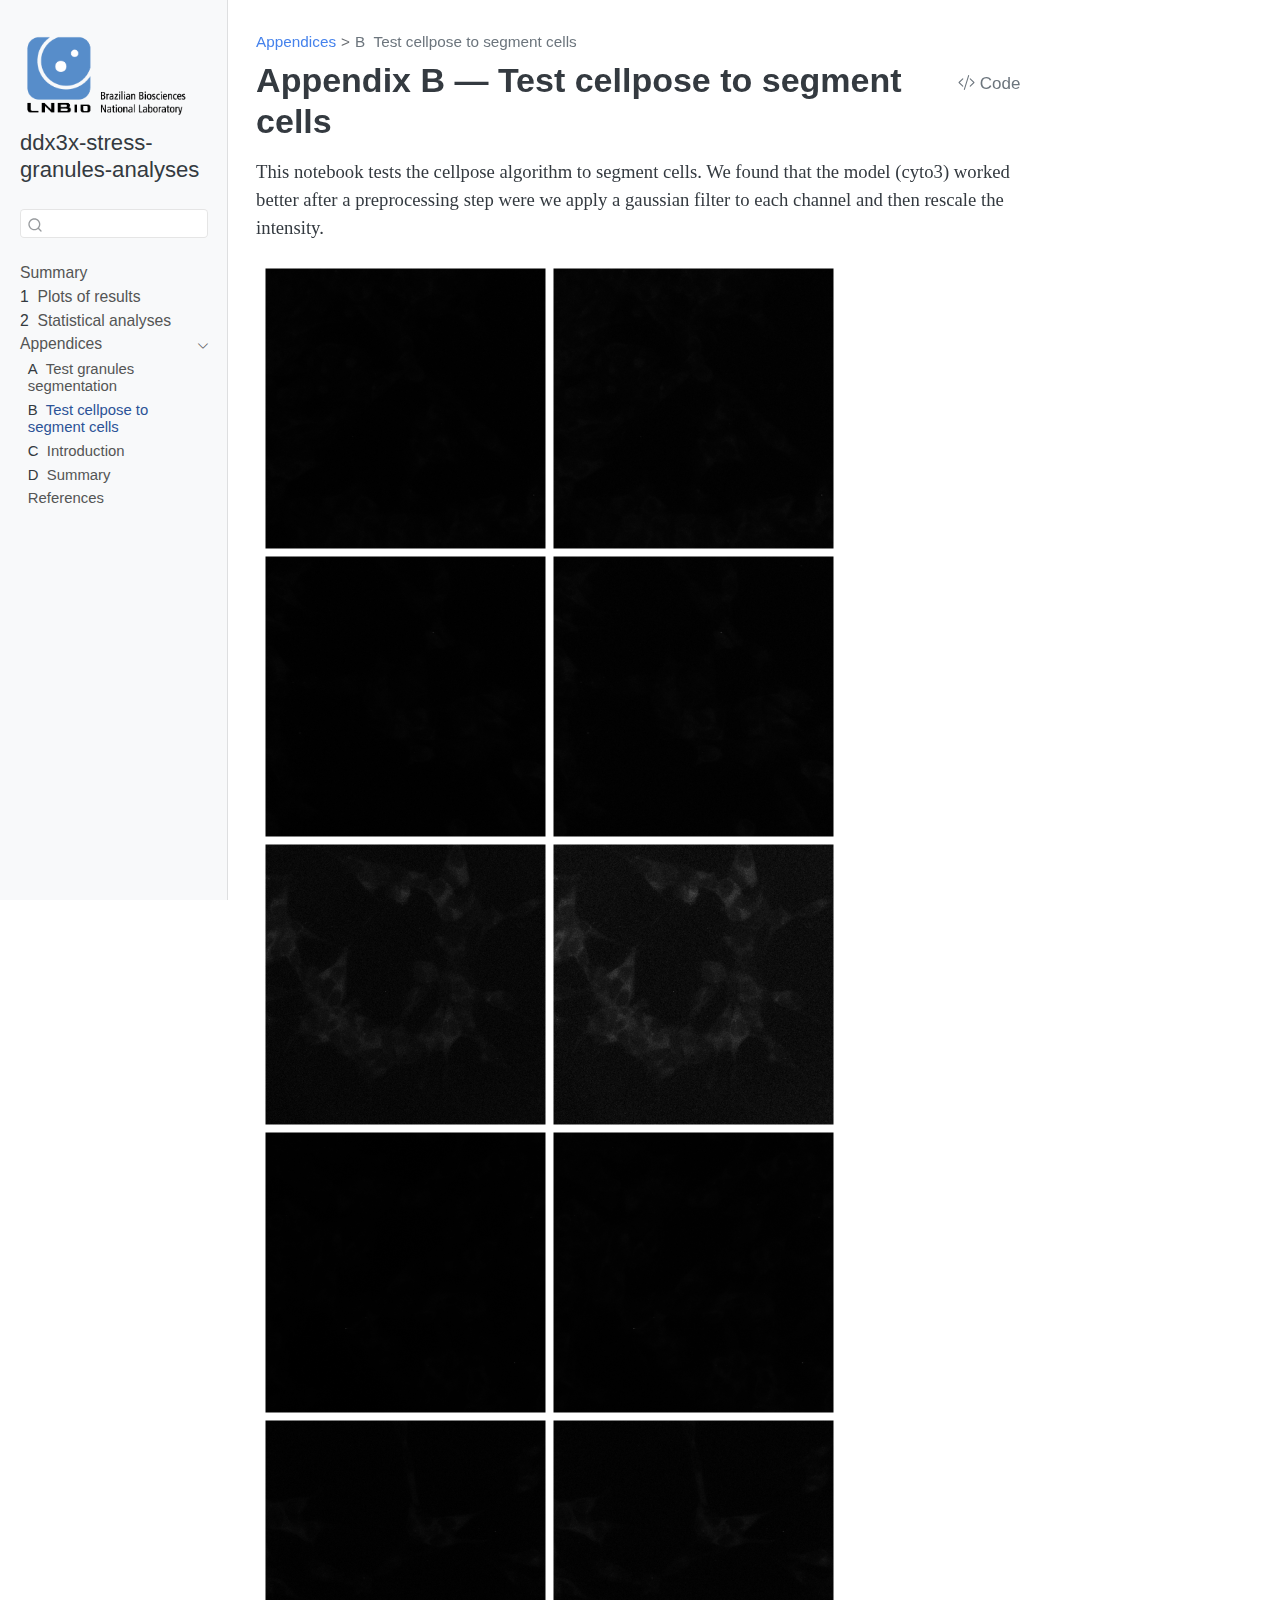
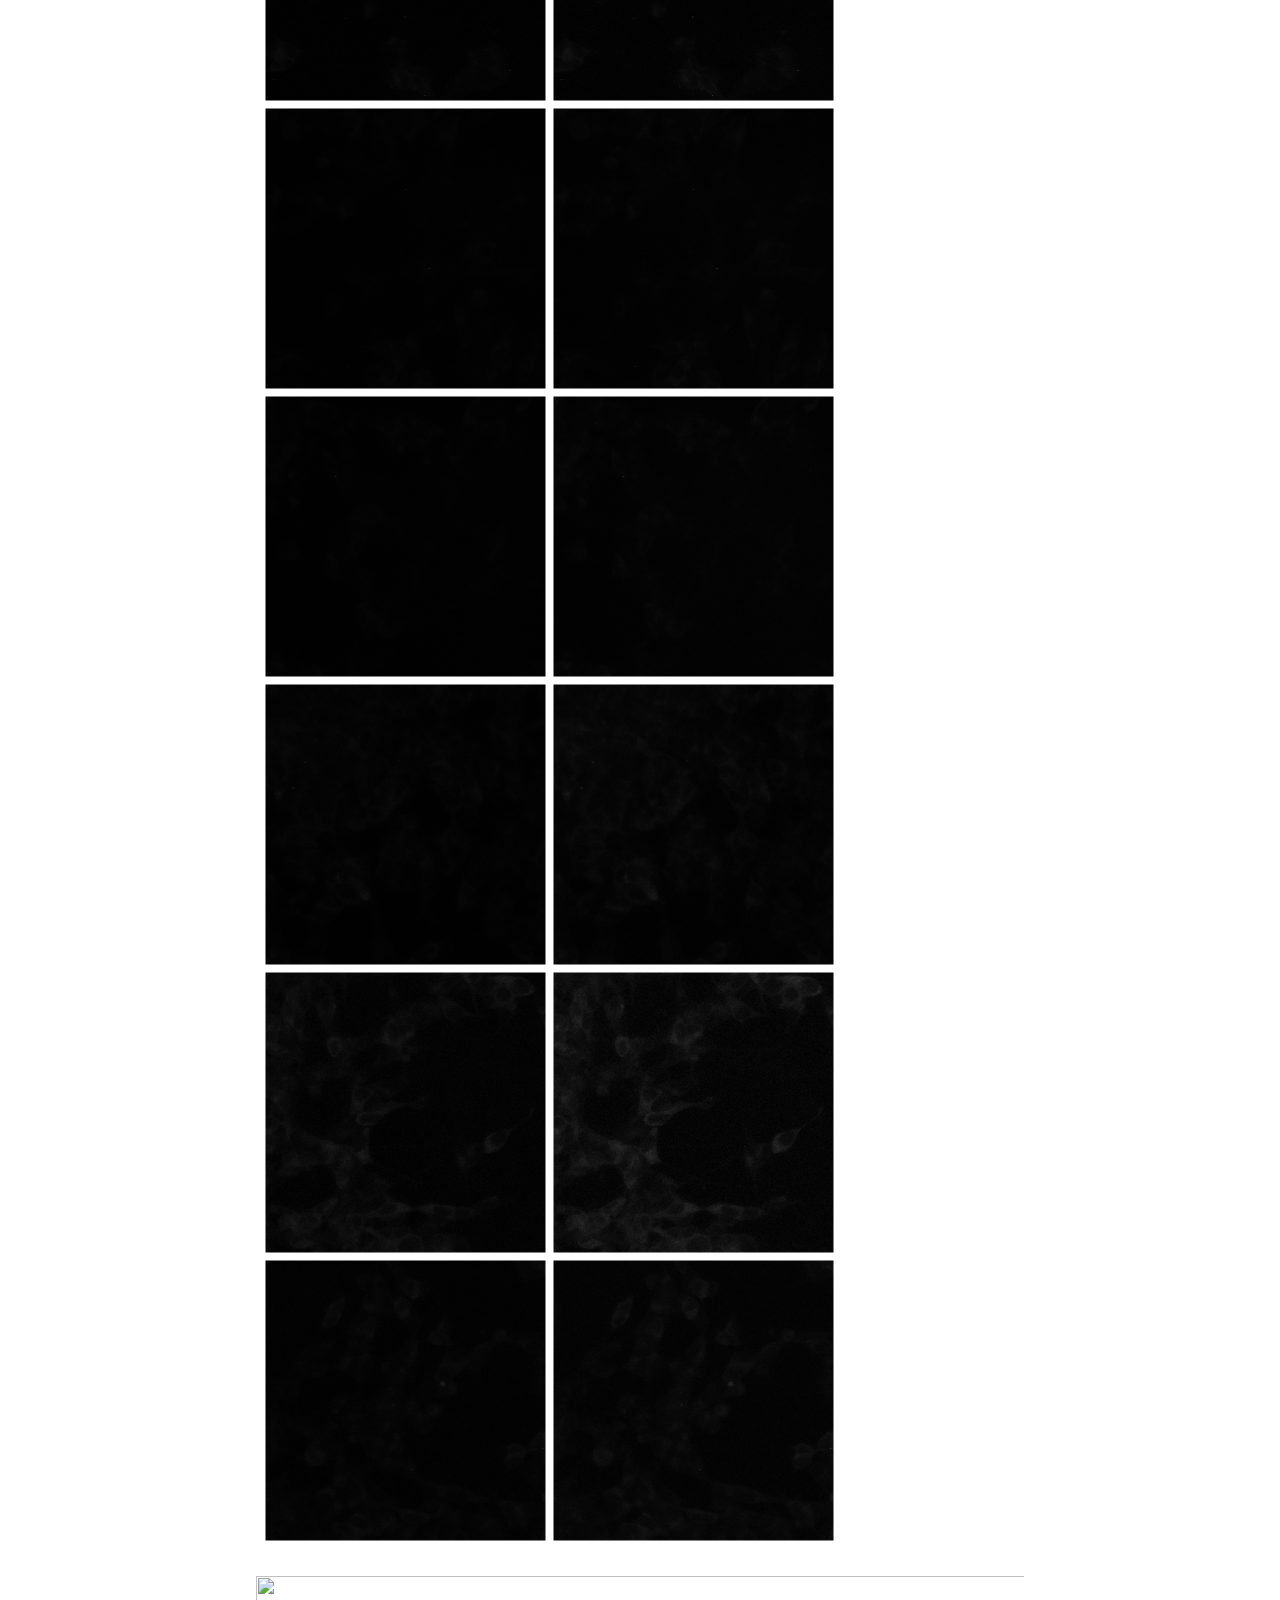
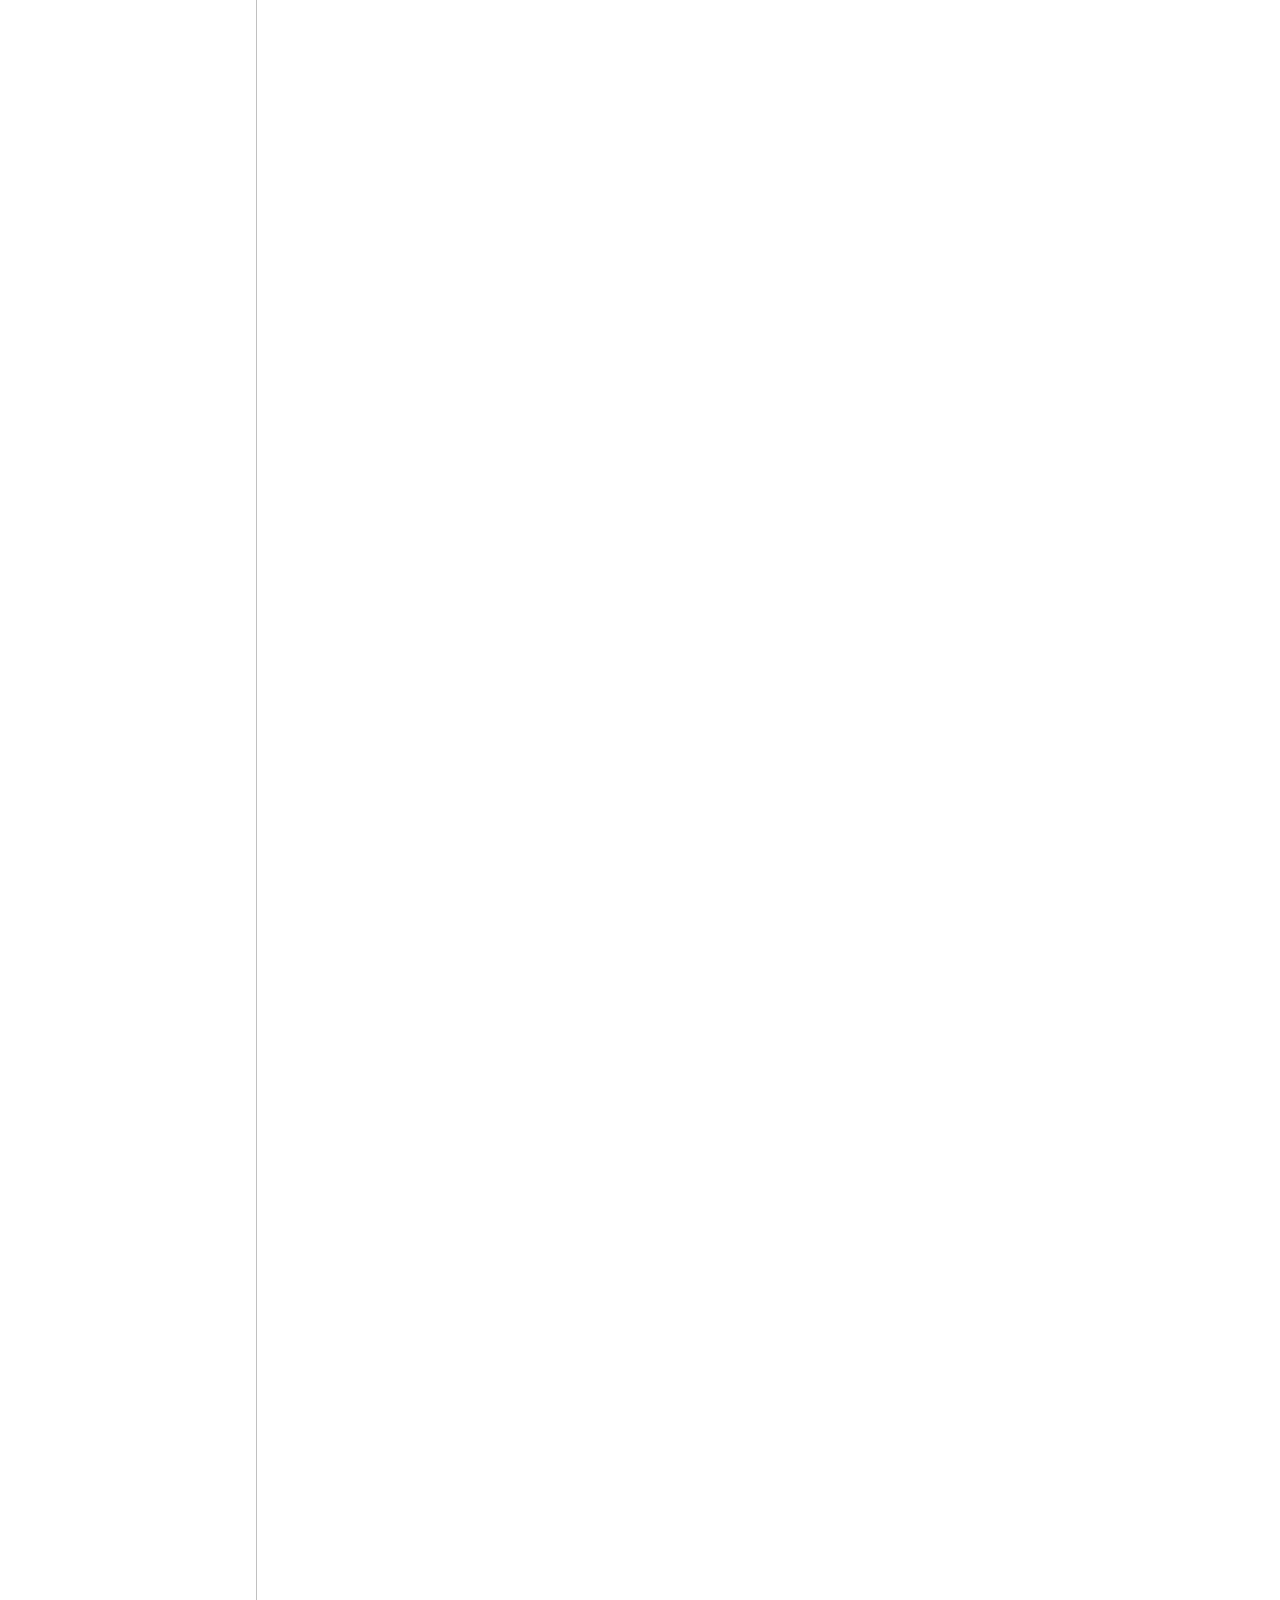
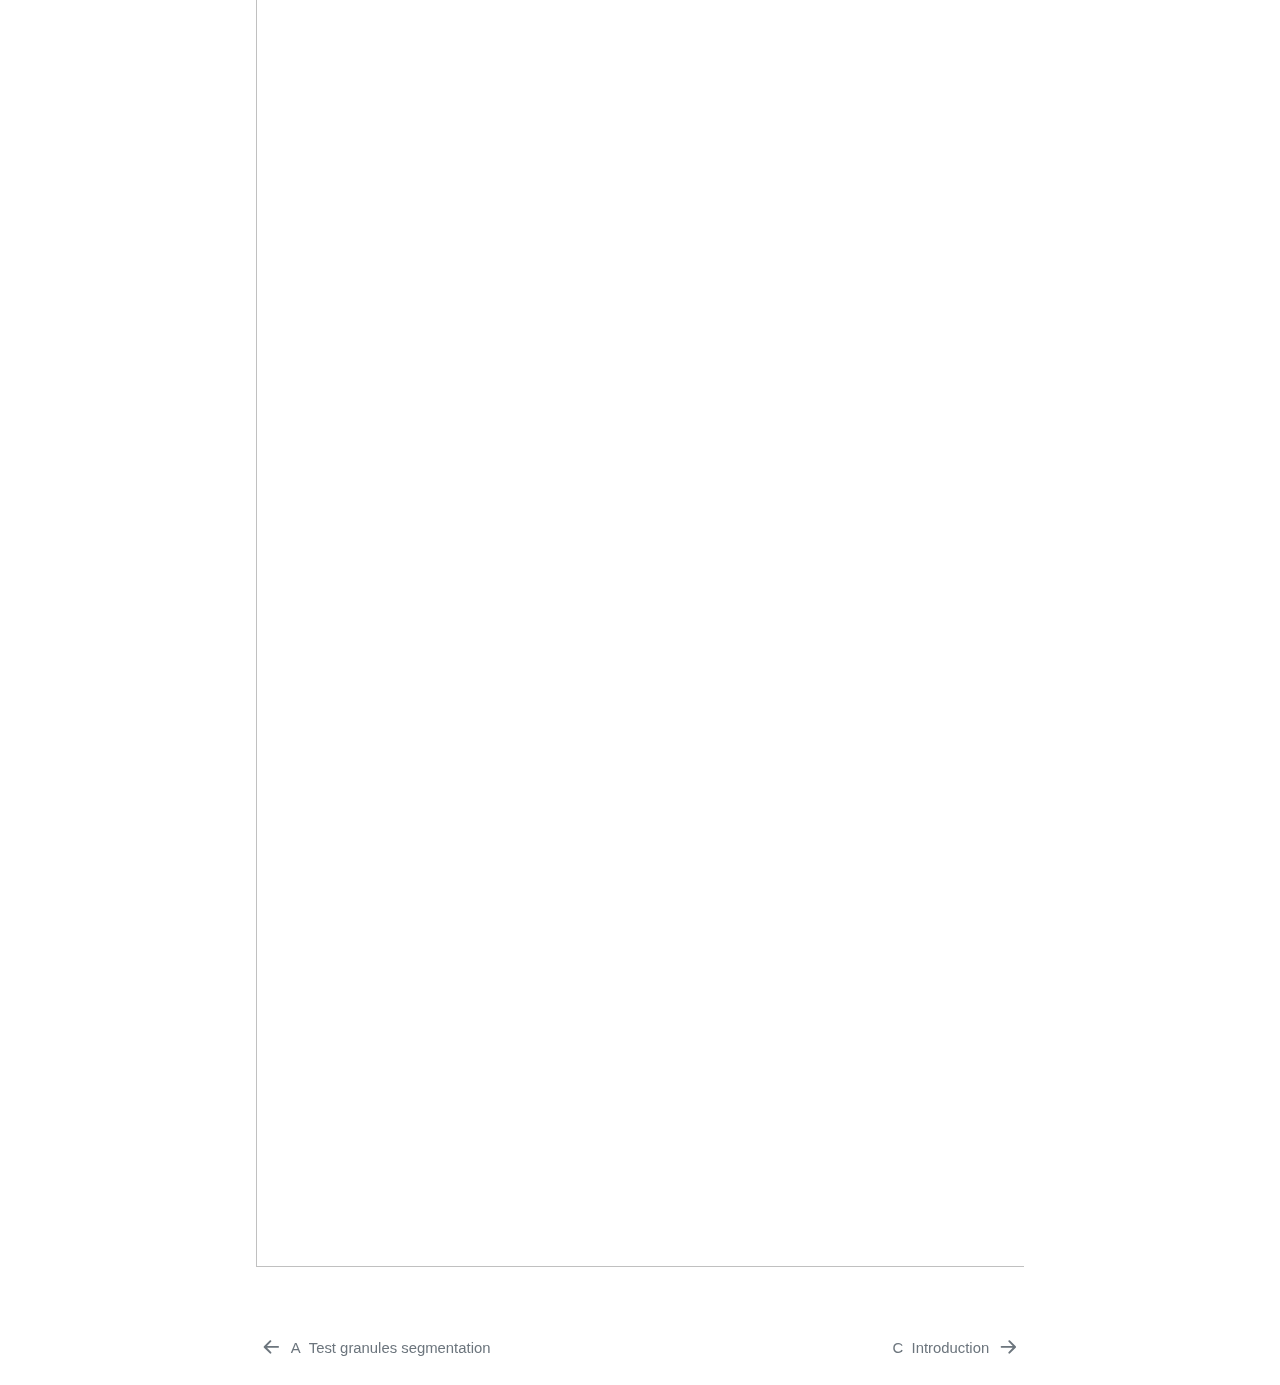
==== cell_seg.html @ c3a85bb6 "Built site for gh-pages" ====
<!DOCTYPE html>
<html xmlns="http://www.w3.org/1999/xhtml" lang="en" xml:lang="en"><head>

<meta charset="utf-8">
<meta name="generator" content="quarto-1.6.30">

<meta name="viewport" content="width=device-width, initial-scale=1.0, user-scalable=yes">


<title>Appendix B — Test cellpose to segment cells – ddx3x-stress-granules-analyses</title>
<style>
code{white-space: pre-wrap;}
span.smallcaps{font-variant: small-caps;}
div.columns{display: flex; gap: min(4vw, 1.5em);}
div.column{flex: auto; overflow-x: auto;}
div.hanging-indent{margin-left: 1.5em; text-indent: -1.5em;}
ul.task-list{list-style: none;}
ul.task-list li input[type="checkbox"] {
  width: 0.8em;
  margin: 0 0.8em 0.2em -1em; /* quarto-specific, see https://github.com/quarto-dev/quarto-cli/issues/4556 */ 
  vertical-align: middle;
}
/* CSS for syntax highlighting */
pre > code.sourceCode { white-space: pre; position: relative; }
pre > code.sourceCode > span { line-height: 1.25; }
pre > code.sourceCode > span:empty { height: 1.2em; }
.sourceCode { overflow: visible; }
code.sourceCode > span { color: inherit; text-decoration: inherit; }
div.sourceCode { margin: 1em 0; }
pre.sourceCode { margin: 0; }
@media screen {
div.sourceCode { overflow: auto; }
}
@media print {
pre > code.sourceCode { white-space: pre-wrap; }
pre > code.sourceCode > span { display: inline-block; text-indent: -5em; padding-left: 5em; }
}
pre.numberSource code
  { counter-reset: source-line 0; }
pre.numberSource code > span
  { position: relative; left: -4em; counter-increment: source-line; }
pre.numberSource code > span > a:first-child::before
  { content: counter(source-line);
    position: relative; left: -1em; text-align: right; vertical-align: baseline;
    border: none; display: inline-block;
    -webkit-touch-callout: none; -webkit-user-select: none;
    -khtml-user-select: none; -moz-user-select: none;
    -ms-user-select: none; user-select: none;
    padding: 0 4px; width: 4em;
  }
pre.numberSource { margin-left: 3em;  padding-left: 4px; }
div.sourceCode
  {   }
@media screen {
pre > code.sourceCode > span > a:first-child::before { text-decoration: underline; }
}
</style>


<script src="site_libs/quarto-nav/quarto-nav.js"></script>
<script src="site_libs/quarto-nav/headroom.min.js"></script>
<script src="site_libs/clipboard/clipboard.min.js"></script>
<script src="site_libs/quarto-search/autocomplete.umd.js"></script>
<script src="site_libs/quarto-search/fuse.min.js"></script>
<script src="site_libs/quarto-search/quarto-search.js"></script>
<meta name="quarto:offset" content="./">
<link href="./intro.html" rel="next">
<link href="./granules_seg.html" rel="prev">
<script src="site_libs/quarto-html/quarto.js"></script>
<script src="site_libs/quarto-html/popper.min.js"></script>
<script src="site_libs/quarto-html/tippy.umd.min.js"></script>
<script src="site_libs/quarto-html/anchor.min.js"></script>
<link href="site_libs/quarto-html/tippy.css" rel="stylesheet">
<link href="site_libs/quarto-html/quarto-syntax-highlighting-3a01e2046221230fdceeea94b1ec5d67.css" rel="stylesheet" id="quarto-text-highlighting-styles">
<script src="site_libs/bootstrap/bootstrap.min.js"></script>
<link href="site_libs/bootstrap/bootstrap-icons.css" rel="stylesheet">
<link href="site_libs/bootstrap/bootstrap-76da48dadad5acc20391dd9e87ab1785.min.css" rel="stylesheet" append-hash="true" id="quarto-bootstrap" data-mode="light">
<script id="quarto-search-options" type="application/json">{
  "location": "sidebar",
  "copy-button": false,
  "collapse-after": 3,
  "panel-placement": "start",
  "type": "textbox",
  "limit": 50,
  "keyboard-shortcut": [
    "f",
    "/",
    "s"
  ],
  "show-item-context": false,
  "language": {
    "search-no-results-text": "No results",
    "search-matching-documents-text": "matching documents",
    "search-copy-link-title": "Copy link to search",
    "search-hide-matches-text": "Hide additional matches",
    "search-more-match-text": "more match in this document",
    "search-more-matches-text": "more matches in this document",
    "search-clear-button-title": "Clear",
    "search-text-placeholder": "",
    "search-detached-cancel-button-title": "Cancel",
    "search-submit-button-title": "Submit",
    "search-label": "Search"
  }
}</script>


</head>

<body class="nav-sidebar docked">

<div id="quarto-search-results"></div>
  <header id="quarto-header" class="headroom fixed-top">
  <nav class="quarto-secondary-nav">
    <div class="container-fluid d-flex">
      <button type="button" class="quarto-btn-toggle btn" data-bs-toggle="collapse" role="button" data-bs-target=".quarto-sidebar-collapse-item" aria-controls="quarto-sidebar" aria-expanded="false" aria-label="Toggle sidebar navigation" onclick="if (window.quartoToggleHeadroom) { window.quartoToggleHeadroom(); }">
        <i class="bi bi-layout-text-sidebar-reverse"></i>
      </button>
        <nav class="quarto-page-breadcrumbs" aria-label="breadcrumb"><ol class="breadcrumb"><li class="breadcrumb-item"><a href="./granules_seg.html">Appendices</a></li><li class="breadcrumb-item"><a href="./cell_seg.html"><span class="chapter-number">B</span>&nbsp; <span class="chapter-title">Test cellpose to segment cells</span></a></li></ol></nav>
        <a class="flex-grow-1" role="navigation" data-bs-toggle="collapse" data-bs-target=".quarto-sidebar-collapse-item" aria-controls="quarto-sidebar" aria-expanded="false" aria-label="Toggle sidebar navigation" onclick="if (window.quartoToggleHeadroom) { window.quartoToggleHeadroom(); }">      
        </a>
      <button type="button" class="btn quarto-search-button" aria-label="Search" onclick="window.quartoOpenSearch();">
        <i class="bi bi-search"></i>
      </button>
    </div>
  </nav>
</header>
<!-- content -->
<div id="quarto-content" class="quarto-container page-columns page-rows-contents page-layout-article">
<!-- sidebar -->
  <nav id="quarto-sidebar" class="sidebar collapse collapse-horizontal quarto-sidebar-collapse-item sidebar-navigation docked overflow-auto">
    <div class="pt-lg-2 mt-2 text-left sidebar-header sidebar-header-stacked">
      <a href="https://lnbio.cnpem.br" class="sidebar-logo-link">
      <img src="./assets/img/LNBio_logo.png" alt="" class="sidebar-logo py-0 d-lg-inline d-none">
      </a>
    <div class="sidebar-title mb-0 py-0">
      <a href="./">ddx3x-stress-granules-analyses</a> 
    </div>
      </div>
        <div class="mt-2 flex-shrink-0 align-items-center">
        <div class="sidebar-search">
        <div id="quarto-search" class="" title="Search"></div>
        </div>
        </div>
    <div class="sidebar-menu-container"> 
    <ul class="list-unstyled mt-1">
        <li class="sidebar-item">
  <div class="sidebar-item-container"> 
  <a href="./index.html" class="sidebar-item-text sidebar-link">
 <span class="menu-text">Summary</span></a>
  </div>
</li>
        <li class="sidebar-item">
  <div class="sidebar-item-container"> 
  <a href="./ddx3x_plot_results.html" class="sidebar-item-text sidebar-link">
 <span class="menu-text"><span class="chapter-number">1</span>&nbsp; <span class="chapter-title">Plots of results</span></span></a>
  </div>
</li>
        <li class="sidebar-item">
  <div class="sidebar-item-container"> 
  <a href="./ddx3x_stat_analysis.html" class="sidebar-item-text sidebar-link">
 <span class="menu-text"><span class="chapter-number">2</span>&nbsp; <span class="chapter-title">Statistical analyses</span></span></a>
  </div>
</li>
        <li class="sidebar-item sidebar-item-section">
      <div class="sidebar-item-container"> 
            <a class="sidebar-item-text sidebar-link text-start" data-bs-toggle="collapse" data-bs-target="#quarto-sidebar-section-1" role="navigation" aria-expanded="true">
 <span class="menu-text">Appendices</span></a>
          <a class="sidebar-item-toggle text-start" data-bs-toggle="collapse" data-bs-target="#quarto-sidebar-section-1" role="navigation" aria-expanded="true" aria-label="Toggle section">
            <i class="bi bi-chevron-right ms-2"></i>
          </a> 
      </div>
      <ul id="quarto-sidebar-section-1" class="collapse list-unstyled sidebar-section depth1 show">  
          <li class="sidebar-item">
  <div class="sidebar-item-container"> 
  <a href="./granules_seg.html" class="sidebar-item-text sidebar-link">
 <span class="menu-text"><span class="chapter-number">A</span>&nbsp; <span class="chapter-title">Test granules segmentation</span></span></a>
  </div>
</li>
          <li class="sidebar-item">
  <div class="sidebar-item-container"> 
  <a href="./cell_seg.html" class="sidebar-item-text sidebar-link active">
 <span class="menu-text"><span class="chapter-number">B</span>&nbsp; <span class="chapter-title">Test cellpose to segment cells</span></span></a>
  </div>
</li>
          <li class="sidebar-item">
  <div class="sidebar-item-container"> 
  <a href="./intro.html" class="sidebar-item-text sidebar-link">
 <span class="menu-text"><span class="chapter-number">C</span>&nbsp; <span class="chapter-title">Introduction</span></span></a>
  </div>
</li>
          <li class="sidebar-item">
  <div class="sidebar-item-container"> 
  <a href="./summary.html" class="sidebar-item-text sidebar-link">
 <span class="menu-text"><span class="chapter-number">D</span>&nbsp; <span class="chapter-title">Summary</span></span></a>
  </div>
</li>
          <li class="sidebar-item">
  <div class="sidebar-item-container"> 
  <a href="./references.html" class="sidebar-item-text sidebar-link">
 <span class="menu-text">References</span></a>
  </div>
</li>
      </ul>
  </li>
    </ul>
    </div>
</nav>
<div id="quarto-sidebar-glass" class="quarto-sidebar-collapse-item" data-bs-toggle="collapse" data-bs-target=".quarto-sidebar-collapse-item"></div>
<!-- margin-sidebar -->
    <div id="quarto-margin-sidebar" class="sidebar margin-sidebar zindex-bottom">
        
    </div>
<!-- main -->
<main class="content" id="quarto-document-content">

<header id="title-block-header" class="quarto-title-block default"><nav class="quarto-page-breadcrumbs quarto-title-breadcrumbs d-none d-lg-block" aria-label="breadcrumb"><ol class="breadcrumb"><li class="breadcrumb-item"><a href="./granules_seg.html">Appendices</a></li><li class="breadcrumb-item"><a href="./cell_seg.html"><span class="chapter-number">B</span>&nbsp; <span class="chapter-title">Test cellpose to segment cells</span></a></li></ol></nav>
<div class="quarto-title">
<div class="quarto-title-block"><div><h1 class="title">Appendix B — Test cellpose to segment cells</h1><button type="button" class="btn code-tools-button" id="quarto-code-tools-source"><i class="bi"></i> Code</button></div></div>
</div>



<div class="quarto-title-meta">

    
  
    
  </div>
  


</header>


<p>This notebook tests the cellpose algorithm to segment cells. We found that the model (cyto3) worked better after a preprocessing step were we apply a gaussian filter to each channel and then rescale the intensity.</p>
<div id="ef5fef69" class="cell" data-execution_count="4">
<div class="cell-output cell-output-display">
<div>
<figure class="figure">
<p><img src="cell_seg_files/figure-html/cell-5-output-1.png" width="587" height="2891" class="figure-img"></p>
</figure>
</div>
</div>
</div>
<div id="37b69aeb" class="cell" data-execution_count="6">
<div class="cell-output cell-output-display">
<div>
<figure class="figure">
<p><img src="cell_seg_files/figure-html/cell-7-output-1.png" width="875" height="2891" class="figure-img"></p>
</figure>
</div>
</div>
</div>


<!-- -->


</main> <!-- /main -->
<script id="quarto-html-after-body" type="application/javascript">
window.document.addEventListener("DOMContentLoaded", function (event) {
  const toggleBodyColorMode = (bsSheetEl) => {
    const mode = bsSheetEl.getAttribute("data-mode");
    const bodyEl = window.document.querySelector("body");
    if (mode === "dark") {
      bodyEl.classList.add("quarto-dark");
      bodyEl.classList.remove("quarto-light");
    } else {
      bodyEl.classList.add("quarto-light");
      bodyEl.classList.remove("quarto-dark");
    }
  }
  const toggleBodyColorPrimary = () => {
    const bsSheetEl = window.document.querySelector("link#quarto-bootstrap");
    if (bsSheetEl) {
      toggleBodyColorMode(bsSheetEl);
    }
  }
  toggleBodyColorPrimary();  
  const icon = "";
  const anchorJS = new window.AnchorJS();
  anchorJS.options = {
    placement: 'right',
    icon: icon
  };
  anchorJS.add('.anchored');
  const isCodeAnnotation = (el) => {
    for (const clz of el.classList) {
      if (clz.startsWith('code-annotation-')) {                     
        return true;
      }
    }
    return false;
  }
  const onCopySuccess = function(e) {
    // button target
    const button = e.trigger;
    // don't keep focus
    button.blur();
    // flash "checked"
    button.classList.add('code-copy-button-checked');
    var currentTitle = button.getAttribute("title");
    button.setAttribute("title", "Copied!");
    let tooltip;
    if (window.bootstrap) {
      button.setAttribute("data-bs-toggle", "tooltip");
      button.setAttribute("data-bs-placement", "left");
      button.setAttribute("data-bs-title", "Copied!");
      tooltip = new bootstrap.Tooltip(button, 
        { trigger: "manual", 
          customClass: "code-copy-button-tooltip",
          offset: [0, -8]});
      tooltip.show();    
    }
    setTimeout(function() {
      if (tooltip) {
        tooltip.hide();
        button.removeAttribute("data-bs-title");
        button.removeAttribute("data-bs-toggle");
        button.removeAttribute("data-bs-placement");
      }
      button.setAttribute("title", currentTitle);
      button.classList.remove('code-copy-button-checked');
    }, 1000);
    // clear code selection
    e.clearSelection();
  }
  const getTextToCopy = function(trigger) {
      const codeEl = trigger.previousElementSibling.cloneNode(true);
      for (const childEl of codeEl.children) {
        if (isCodeAnnotation(childEl)) {
          childEl.remove();
        }
      }
      return codeEl.innerText;
  }
  const clipboard = new window.ClipboardJS('.code-copy-button:not([data-in-quarto-modal])', {
    text: getTextToCopy
  });
  clipboard.on('success', onCopySuccess);
  if (window.document.getElementById('quarto-embedded-source-code-modal')) {
    // For code content inside modals, clipBoardJS needs to be initialized with a container option
    // TODO: Check when it could be a function (https://github.com/zenorocha/clipboard.js/issues/860)
    const clipboardModal = new window.ClipboardJS('.code-copy-button[data-in-quarto-modal]', {
      text: getTextToCopy,
      container: window.document.getElementById('quarto-embedded-source-code-modal')
    });
    clipboardModal.on('success', onCopySuccess);
  }
  const viewSource = window.document.getElementById('quarto-view-source') ||
                     window.document.getElementById('quarto-code-tools-source');
  if (viewSource) {
    const sourceUrl = viewSource.getAttribute("data-quarto-source-url");
    viewSource.addEventListener("click", function(e) {
      if (sourceUrl) {
        // rstudio viewer pane
        if (/\bcapabilities=\b/.test(window.location)) {
          window.open(sourceUrl);
        } else {
          window.location.href = sourceUrl;
        }
      } else {
        const modal = new bootstrap.Modal(document.getElementById('quarto-embedded-source-code-modal'));
        modal.show();
      }
      return false;
    });
  }
  function toggleCodeHandler(show) {
    return function(e) {
      const detailsSrc = window.document.querySelectorAll(".cell > details > .sourceCode");
      for (let i=0; i<detailsSrc.length; i++) {
        const details = detailsSrc[i].parentElement;
        if (show) {
          details.open = true;
        } else {
          details.removeAttribute("open");
        }
      }
      const cellCodeDivs = window.document.querySelectorAll(".cell > .sourceCode");
      const fromCls = show ? "hidden" : "unhidden";
      const toCls = show ? "unhidden" : "hidden";
      for (let i=0; i<cellCodeDivs.length; i++) {
        const codeDiv = cellCodeDivs[i];
        if (codeDiv.classList.contains(fromCls)) {
          codeDiv.classList.remove(fromCls);
          codeDiv.classList.add(toCls);
        } 
      }
      return false;
    }
  }
  const hideAllCode = window.document.getElementById("quarto-hide-all-code");
  if (hideAllCode) {
    hideAllCode.addEventListener("click", toggleCodeHandler(false));
  }
  const showAllCode = window.document.getElementById("quarto-show-all-code");
  if (showAllCode) {
    showAllCode.addEventListener("click", toggleCodeHandler(true));
  }
    var localhostRegex = new RegExp(/^(?:http|https):\/\/localhost\:?[0-9]*\//);
    var mailtoRegex = new RegExp(/^mailto:/);
      var filterRegex = new RegExp('/' + window.location.host + '/');
    var isInternal = (href) => {
        return filterRegex.test(href) || localhostRegex.test(href) || mailtoRegex.test(href);
    }
    // Inspect non-navigation links and adorn them if external
 	var links = window.document.querySelectorAll('a[href]:not(.nav-link):not(.navbar-brand):not(.toc-action):not(.sidebar-link):not(.sidebar-item-toggle):not(.pagination-link):not(.no-external):not([aria-hidden]):not(.dropdown-item):not(.quarto-navigation-tool):not(.about-link)');
    for (var i=0; i<links.length; i++) {
      const link = links[i];
      if (!isInternal(link.href)) {
        // undo the damage that might have been done by quarto-nav.js in the case of
        // links that we want to consider external
        if (link.dataset.originalHref !== undefined) {
          link.href = link.dataset.originalHref;
        }
      }
    }
  function tippyHover(el, contentFn, onTriggerFn, onUntriggerFn) {
    const config = {
      allowHTML: true,
      maxWidth: 500,
      delay: 100,
      arrow: false,
      appendTo: function(el) {
          return el.parentElement;
      },
      interactive: true,
      interactiveBorder: 10,
      theme: 'quarto',
      placement: 'bottom-start',
    };
    if (contentFn) {
      config.content = contentFn;
    }
    if (onTriggerFn) {
      config.onTrigger = onTriggerFn;
    }
    if (onUntriggerFn) {
      config.onUntrigger = onUntriggerFn;
    }
    window.tippy(el, config); 
  }
  const noterefs = window.document.querySelectorAll('a[role="doc-noteref"]');
  for (var i=0; i<noterefs.length; i++) {
    const ref = noterefs[i];
    tippyHover(ref, function() {
      // use id or data attribute instead here
      let href = ref.getAttribute('data-footnote-href') || ref.getAttribute('href');
      try { href = new URL(href).hash; } catch {}
      const id = href.replace(/^#\/?/, "");
      const note = window.document.getElementById(id);
      if (note) {
        return note.innerHTML;
      } else {
        return "";
      }
    });
  }
  const xrefs = window.document.querySelectorAll('a.quarto-xref');
  const processXRef = (id, note) => {
    // Strip column container classes
    const stripColumnClz = (el) => {
      el.classList.remove("page-full", "page-columns");
      if (el.children) {
        for (const child of el.children) {
          stripColumnClz(child);
        }
      }
    }
    stripColumnClz(note)
    if (id === null || id.startsWith('sec-')) {
      // Special case sections, only their first couple elements
      const container = document.createElement("div");
      if (note.children && note.children.length > 2) {
        container.appendChild(note.children[0].cloneNode(true));
        for (let i = 1; i < note.children.length; i++) {
          const child = note.children[i];
          if (child.tagName === "P" && child.innerText === "") {
            continue;
          } else {
            container.appendChild(child.cloneNode(true));
            break;
          }
        }
        if (window.Quarto?.typesetMath) {
          window.Quarto.typesetMath(container);
        }
        return container.innerHTML
      } else {
        if (window.Quarto?.typesetMath) {
          window.Quarto.typesetMath(note);
        }
        return note.innerHTML;
      }
    } else {
      // Remove any anchor links if they are present
      const anchorLink = note.querySelector('a.anchorjs-link');
      if (anchorLink) {
        anchorLink.remove();
      }
      if (window.Quarto?.typesetMath) {
        window.Quarto.typesetMath(note);
      }
      // TODO in 1.5, we should make sure this works without a callout special case
      if (note.classList.contains("callout")) {
        return note.outerHTML;
      } else {
        return note.innerHTML;
      }
    }
  }
  for (var i=0; i<xrefs.length; i++) {
    const xref = xrefs[i];
    tippyHover(xref, undefined, function(instance) {
      instance.disable();
      let url = xref.getAttribute('href');
      let hash = undefined; 
      if (url.startsWith('#')) {
        hash = url;
      } else {
        try { hash = new URL(url).hash; } catch {}
      }
      if (hash) {
        const id = hash.replace(/^#\/?/, "");
        const note = window.document.getElementById(id);
        if (note !== null) {
          try {
            const html = processXRef(id, note.cloneNode(true));
            instance.setContent(html);
          } finally {
            instance.enable();
            instance.show();
          }
        } else {
          // See if we can fetch this
          fetch(url.split('#')[0])
          .then(res => res.text())
          .then(html => {
            const parser = new DOMParser();
            const htmlDoc = parser.parseFromString(html, "text/html");
            const note = htmlDoc.getElementById(id);
            if (note !== null) {
              const html = processXRef(id, note);
              instance.setContent(html);
            } 
          }).finally(() => {
            instance.enable();
            instance.show();
          });
        }
      } else {
        // See if we can fetch a full url (with no hash to target)
        // This is a special case and we should probably do some content thinning / targeting
        fetch(url)
        .then(res => res.text())
        .then(html => {
          const parser = new DOMParser();
          const htmlDoc = parser.parseFromString(html, "text/html");
          const note = htmlDoc.querySelector('main.content');
          if (note !== null) {
            // This should only happen for chapter cross references
            // (since there is no id in the URL)
            // remove the first header
            if (note.children.length > 0 && note.children[0].tagName === "HEADER") {
              note.children[0].remove();
            }
            const html = processXRef(null, note);
            instance.setContent(html);
          } 
        }).finally(() => {
          instance.enable();
          instance.show();
        });
      }
    }, function(instance) {
    });
  }
      let selectedAnnoteEl;
      const selectorForAnnotation = ( cell, annotation) => {
        let cellAttr = 'data-code-cell="' + cell + '"';
        let lineAttr = 'data-code-annotation="' +  annotation + '"';
        const selector = 'span[' + cellAttr + '][' + lineAttr + ']';
        return selector;
      }
      const selectCodeLines = (annoteEl) => {
        const doc = window.document;
        const targetCell = annoteEl.getAttribute("data-target-cell");
        const targetAnnotation = annoteEl.getAttribute("data-target-annotation");
        const annoteSpan = window.document.querySelector(selectorForAnnotation(targetCell, targetAnnotation));
        const lines = annoteSpan.getAttribute("data-code-lines").split(",");
        const lineIds = lines.map((line) => {
          return targetCell + "-" + line;
        })
        let top = null;
        let height = null;
        let parent = null;
        if (lineIds.length > 0) {
            //compute the position of the single el (top and bottom and make a div)
            const el = window.document.getElementById(lineIds[0]);
            top = el.offsetTop;
            height = el.offsetHeight;
            parent = el.parentElement.parentElement;
          if (lineIds.length > 1) {
            const lastEl = window.document.getElementById(lineIds[lineIds.length - 1]);
            const bottom = lastEl.offsetTop + lastEl.offsetHeight;
            height = bottom - top;
          }
          if (top !== null && height !== null && parent !== null) {
            // cook up a div (if necessary) and position it 
            let div = window.document.getElementById("code-annotation-line-highlight");
            if (div === null) {
              div = window.document.createElement("div");
              div.setAttribute("id", "code-annotation-line-highlight");
              div.style.position = 'absolute';
              parent.appendChild(div);
            }
            div.style.top = top - 2 + "px";
            div.style.height = height + 4 + "px";
            div.style.left = 0;
            let gutterDiv = window.document.getElementById("code-annotation-line-highlight-gutter");
            if (gutterDiv === null) {
              gutterDiv = window.document.createElement("div");
              gutterDiv.setAttribute("id", "code-annotation-line-highlight-gutter");
              gutterDiv.style.position = 'absolute';
              const codeCell = window.document.getElementById(targetCell);
              const gutter = codeCell.querySelector('.code-annotation-gutter');
              gutter.appendChild(gutterDiv);
            }
            gutterDiv.style.top = top - 2 + "px";
            gutterDiv.style.height = height + 4 + "px";
          }
          selectedAnnoteEl = annoteEl;
        }
      };
      const unselectCodeLines = () => {
        const elementsIds = ["code-annotation-line-highlight", "code-annotation-line-highlight-gutter"];
        elementsIds.forEach((elId) => {
          const div = window.document.getElementById(elId);
          if (div) {
            div.remove();
          }
        });
        selectedAnnoteEl = undefined;
      };
        // Handle positioning of the toggle
    window.addEventListener(
      "resize",
      throttle(() => {
        elRect = undefined;
        if (selectedAnnoteEl) {
          selectCodeLines(selectedAnnoteEl);
        }
      }, 10)
    );
    function throttle(fn, ms) {
    let throttle = false;
    let timer;
      return (...args) => {
        if(!throttle) { // first call gets through
            fn.apply(this, args);
            throttle = true;
        } else { // all the others get throttled
            if(timer) clearTimeout(timer); // cancel #2
            timer = setTimeout(() => {
              fn.apply(this, args);
              timer = throttle = false;
            }, ms);
        }
      };
    }
      // Attach click handler to the DT
      const annoteDls = window.document.querySelectorAll('dt[data-target-cell]');
      for (const annoteDlNode of annoteDls) {
        annoteDlNode.addEventListener('click', (event) => {
          const clickedEl = event.target;
          if (clickedEl !== selectedAnnoteEl) {
            unselectCodeLines();
            const activeEl = window.document.querySelector('dt[data-target-cell].code-annotation-active');
            if (activeEl) {
              activeEl.classList.remove('code-annotation-active');
            }
            selectCodeLines(clickedEl);
            clickedEl.classList.add('code-annotation-active');
          } else {
            // Unselect the line
            unselectCodeLines();
            clickedEl.classList.remove('code-annotation-active');
          }
        });
      }
  const findCites = (el) => {
    const parentEl = el.parentElement;
    if (parentEl) {
      const cites = parentEl.dataset.cites;
      if (cites) {
        return {
          el,
          cites: cites.split(' ')
        };
      } else {
        return findCites(el.parentElement)
      }
    } else {
      return undefined;
    }
  };
  var bibliorefs = window.document.querySelectorAll('a[role="doc-biblioref"]');
  for (var i=0; i<bibliorefs.length; i++) {
    const ref = bibliorefs[i];
    const citeInfo = findCites(ref);
    if (citeInfo) {
      tippyHover(citeInfo.el, function() {
        var popup = window.document.createElement('div');
        citeInfo.cites.forEach(function(cite) {
          var citeDiv = window.document.createElement('div');
          citeDiv.classList.add('hanging-indent');
          citeDiv.classList.add('csl-entry');
          var biblioDiv = window.document.getElementById('ref-' + cite);
          if (biblioDiv) {
            citeDiv.innerHTML = biblioDiv.innerHTML;
          }
          popup.appendChild(citeDiv);
        });
        return popup.innerHTML;
      });
    }
  }
});
</script>
<nav class="page-navigation">
  <div class="nav-page nav-page-previous">
      <a href="./granules_seg.html" class="pagination-link" aria-label="Test granules segmentation">
        <i class="bi bi-arrow-left-short"></i> <span class="nav-page-text"><span class="chapter-number">A</span>&nbsp; <span class="chapter-title">Test granules segmentation</span></span>
      </a>          
  </div>
  <div class="nav-page nav-page-next">
      <a href="./intro.html" class="pagination-link" aria-label="Introduction">
        <span class="nav-page-text"><span class="chapter-number">C</span>&nbsp; <span class="chapter-title">Introduction</span></span> <i class="bi bi-arrow-right-short"></i>
      </a>
  </div>
</nav><div class="modal fade" id="quarto-embedded-source-code-modal" tabindex="-1" aria-labelledby="quarto-embedded-source-code-modal-label" aria-hidden="true"><div class="modal-dialog modal-dialog-scrollable"><div class="modal-content"><div class="modal-header"><h5 class="modal-title" id="quarto-embedded-source-code-modal-label">Source Code</h5><button class="btn-close" data-bs-dismiss="modal"></button></div><div class="modal-body"><div class="">
<div class="sourceCode" id="cb1" data-shortcodes="false"><pre class="sourceCode markdown code-with-copy"><code class="sourceCode markdown"><span id="cb1-1"><a href="#cb1-1" aria-hidden="true" tabindex="-1"></a><span class="fu"># Test cellpose to segment cells</span></span>
<span id="cb1-2"><a href="#cb1-2" aria-hidden="true" tabindex="-1"></a></span>
<span id="cb1-3"><a href="#cb1-3" aria-hidden="true" tabindex="-1"></a>This notebook tests the cellpose algorithm to segment cells. We found that the model (cyto3) worked better after a preprocessing step were we apply a gaussian filter to each channel and then rescale the intensity.</span>
<span id="cb1-4"><a href="#cb1-4" aria-hidden="true" tabindex="-1"></a></span>
<span id="cb1-7"><a href="#cb1-7" aria-hidden="true" tabindex="-1"></a><span class="in">```{python}</span></span>
<span id="cb1-8"><a href="#cb1-8" aria-hidden="true" tabindex="-1"></a><span class="im">from</span> cellpose <span class="im">import</span> models</span>
<span id="cb1-9"><a href="#cb1-9" aria-hidden="true" tabindex="-1"></a><span class="im">from</span> glob <span class="im">import</span> glob</span>
<span id="cb1-10"><a href="#cb1-10" aria-hidden="true" tabindex="-1"></a><span class="im">import</span> imageio.v3 <span class="im">as</span> iio</span>
<span id="cb1-11"><a href="#cb1-11" aria-hidden="true" tabindex="-1"></a><span class="im">import</span> skimage <span class="im">as</span> ski</span>
<span id="cb1-12"><a href="#cb1-12" aria-hidden="true" tabindex="-1"></a><span class="im">import</span> numpy <span class="im">as</span> np</span>
<span id="cb1-13"><a href="#cb1-13" aria-hidden="true" tabindex="-1"></a><span class="im">import</span> matplotlib.pyplot <span class="im">as</span> plt</span>
<span id="cb1-14"><a href="#cb1-14" aria-hidden="true" tabindex="-1"></a><span class="in">```</span></span>
<span id="cb1-15"><a href="#cb1-15" aria-hidden="true" tabindex="-1"></a></span>
<span id="cb1-18"><a href="#cb1-18" aria-hidden="true" tabindex="-1"></a><span class="in">```{python}</span></span>
<span id="cb1-19"><a href="#cb1-19" aria-hidden="true" tabindex="-1"></a>model <span class="op">=</span> models.CellposeModel(gpu<span class="op">=</span><span class="va">True</span>, model_type<span class="op">=</span><span class="st">'cyto3'</span>)</span>
<span id="cb1-20"><a href="#cb1-20" aria-hidden="true" tabindex="-1"></a><span class="in">```</span></span>
<span id="cb1-21"><a href="#cb1-21" aria-hidden="true" tabindex="-1"></a></span>
<span id="cb1-24"><a href="#cb1-24" aria-hidden="true" tabindex="-1"></a><span class="in">```{python}</span></span>
<span id="cb1-25"><a href="#cb1-25" aria-hidden="true" tabindex="-1"></a>ims_to_cellpose <span class="op">=</span> []</span>
<span id="cb1-26"><a href="#cb1-26" aria-hidden="true" tabindex="-1"></a>ims_cyto <span class="op">=</span> []</span>
<span id="cb1-27"><a href="#cb1-27" aria-hidden="true" tabindex="-1"></a>ims_cyto_pre <span class="op">=</span> []</span>
<span id="cb1-28"><a href="#cb1-28" aria-hidden="true" tabindex="-1"></a><span class="cf">for</span> im_fn <span class="kw">in</span> glob(<span class="st">'data/ome-tiff/*/*tif'</span>)[:<span class="dv">10</span>]:</span>
<span id="cb1-29"><a href="#cb1-29" aria-hidden="true" tabindex="-1"></a>    im <span class="op">=</span> iio.imread(im_fn)</span>
<span id="cb1-30"><a href="#cb1-30" aria-hidden="true" tabindex="-1"></a>    <span class="co"># maximum intensity projection</span></span>
<span id="cb1-31"><a href="#cb1-31" aria-hidden="true" tabindex="-1"></a>    im_nuclei <span class="op">=</span> im[<span class="dv">0</span>].<span class="bu">max</span>(axis<span class="op">=</span><span class="dv">0</span>)</span>
<span id="cb1-32"><a href="#cb1-32" aria-hidden="true" tabindex="-1"></a>    im_cytoplasm <span class="op">=</span> im[<span class="dv">1</span>].<span class="bu">max</span>(axis<span class="op">=</span><span class="dv">0</span>)</span>
<span id="cb1-33"><a href="#cb1-33" aria-hidden="true" tabindex="-1"></a>    im_cyto_pre <span class="op">=</span> im_cytoplasm</span>
<span id="cb1-34"><a href="#cb1-34" aria-hidden="true" tabindex="-1"></a>    <span class="co"># im_cyto_pre = ski.exposure.rescale_intensity(np.clip(im_cytoplasm,0,30), in_range=(0,30))</span></span>
<span id="cb1-35"><a href="#cb1-35" aria-hidden="true" tabindex="-1"></a>    <span class="co"># im_cyto_pre = ski.exposure.rescale_intensity(np.clip(im_cytoplasm, 0, 20), out_range=(0.0,1.0))</span></span>
<span id="cb1-36"><a href="#cb1-36" aria-hidden="true" tabindex="-1"></a>    im_cyto_pre <span class="op">=</span> ski.filters.gaussian(im_cyto_pre, sigma<span class="op">=</span><span class="fl">0.5</span>)</span>
<span id="cb1-37"><a href="#cb1-37" aria-hidden="true" tabindex="-1"></a>    im_cyto_pre <span class="op">=</span> ski.exposure.rescale_intensity(im_cyto_pre,out_range<span class="op">=</span>(<span class="dv">0</span>,<span class="dv">1</span>))</span>
<span id="cb1-38"><a href="#cb1-38" aria-hidden="true" tabindex="-1"></a>    im_nuclei_pre <span class="op">=</span> im_nuclei</span>
<span id="cb1-39"><a href="#cb1-39" aria-hidden="true" tabindex="-1"></a>    im_nuclei_pre <span class="op">=</span> ski.filters.gaussian(im_nuclei_pre, sigma<span class="op">=</span><span class="dv">1</span>)</span>
<span id="cb1-40"><a href="#cb1-40" aria-hidden="true" tabindex="-1"></a>    im_nuclei_pre <span class="op">=</span> ski.exposure.rescale_intensity(im_nuclei_pre,out_range<span class="op">=</span>(<span class="dv">0</span>,<span class="dv">1</span>))</span>
<span id="cb1-41"><a href="#cb1-41" aria-hidden="true" tabindex="-1"></a>    ims_to_cellpose.append(np.stack([im_cyto_pre, im_nuclei_pre], axis<span class="op">=</span><span class="dv">0</span>))</span>
<span id="cb1-42"><a href="#cb1-42" aria-hidden="true" tabindex="-1"></a>    ims_cyto.append(im_cytoplasm)</span>
<span id="cb1-43"><a href="#cb1-43" aria-hidden="true" tabindex="-1"></a>    ims_cyto_pre.append(im_cyto_pre)</span>
<span id="cb1-44"><a href="#cb1-44" aria-hidden="true" tabindex="-1"></a>    <span class="co"># break</span></span>
<span id="cb1-45"><a href="#cb1-45" aria-hidden="true" tabindex="-1"></a><span class="in">```</span></span>
<span id="cb1-46"><a href="#cb1-46" aria-hidden="true" tabindex="-1"></a></span>
<span id="cb1-49"><a href="#cb1-49" aria-hidden="true" tabindex="-1"></a><span class="in">```{python}</span></span>
<span id="cb1-50"><a href="#cb1-50" aria-hidden="true" tabindex="-1"></a>fig, axs <span class="op">=</span> plt.subplots(<span class="bu">len</span>(ims_cyto), <span class="dv">2</span>, constrained_layout<span class="op">=</span><span class="va">True</span>, figsize<span class="op">=</span>(<span class="dv">6</span>, <span class="dv">3</span><span class="op">*</span><span class="bu">len</span>(ims_cyto)))</span>
<span id="cb1-51"><a href="#cb1-51" aria-hidden="true" tabindex="-1"></a><span class="cf">for</span> idx <span class="kw">in</span> <span class="bu">range</span>(<span class="bu">len</span>(ims_cyto)):</span>
<span id="cb1-52"><a href="#cb1-52" aria-hidden="true" tabindex="-1"></a>    axs[idx,<span class="dv">0</span>].imshow(ims_cyto[idx], cmap<span class="op">=</span><span class="st">'gray'</span>)</span>
<span id="cb1-53"><a href="#cb1-53" aria-hidden="true" tabindex="-1"></a>    axs[idx,<span class="dv">1</span>].imshow(ims_cyto_pre[idx], vmin<span class="op">=</span><span class="dv">0</span>, vmax<span class="op">=</span><span class="dv">1</span>, cmap<span class="op">=</span><span class="st">'gray'</span>)</span>
<span id="cb1-54"><a href="#cb1-54" aria-hidden="true" tabindex="-1"></a>    axs[idx,<span class="dv">0</span>].axis(<span class="st">'off'</span>)</span>
<span id="cb1-55"><a href="#cb1-55" aria-hidden="true" tabindex="-1"></a>    axs[idx,<span class="dv">1</span>].axis(<span class="st">'off'</span>)</span>
<span id="cb1-56"><a href="#cb1-56" aria-hidden="true" tabindex="-1"></a><span class="in">```</span></span>
<span id="cb1-57"><a href="#cb1-57" aria-hidden="true" tabindex="-1"></a></span>
<span id="cb1-60"><a href="#cb1-60" aria-hidden="true" tabindex="-1"></a><span class="in">```{python}</span></span>
<span id="cb1-61"><a href="#cb1-61" aria-hidden="true" tabindex="-1"></a>masks, flows, styles <span class="op">=</span> model.<span class="bu">eval</span>(ims_to_cellpose, channels<span class="op">=</span>[<span class="dv">0</span>,<span class="dv">1</span>], diameter<span class="op">=</span><span class="dv">100</span>, normalize<span class="op">=</span><span class="va">True</span>, min_size<span class="op">=</span><span class="dv">30</span>)</span>
<span id="cb1-62"><a href="#cb1-62" aria-hidden="true" tabindex="-1"></a><span class="in">```</span></span>
<span id="cb1-63"><a href="#cb1-63" aria-hidden="true" tabindex="-1"></a></span>
<span id="cb1-66"><a href="#cb1-66" aria-hidden="true" tabindex="-1"></a><span class="in">```{python}</span></span>
<span id="cb1-67"><a href="#cb1-67" aria-hidden="true" tabindex="-1"></a>fig, axs <span class="op">=</span> plt.subplots(<span class="bu">len</span>(masks), <span class="dv">3</span>, constrained_layout<span class="op">=</span><span class="va">True</span>, figsize<span class="op">=</span>(<span class="dv">9</span>, <span class="dv">3</span><span class="op">*</span><span class="bu">len</span>(masks)))</span>
<span id="cb1-68"><a href="#cb1-68" aria-hidden="true" tabindex="-1"></a><span class="cf">for</span> idx, mask <span class="kw">in</span> <span class="bu">enumerate</span>(masks):</span>
<span id="cb1-69"><a href="#cb1-69" aria-hidden="true" tabindex="-1"></a>    axs[idx, <span class="dv">0</span>].imshow(ims_cyto[idx], cmap<span class="op">=</span><span class="st">'magma'</span>)</span>
<span id="cb1-70"><a href="#cb1-70" aria-hidden="true" tabindex="-1"></a>    axs[idx, <span class="dv">1</span>].imshow(ims_cyto_pre[idx], cmap<span class="op">=</span><span class="st">'grey'</span>)</span>
<span id="cb1-71"><a href="#cb1-71" aria-hidden="true" tabindex="-1"></a>    axs[idx, <span class="dv">2</span>].imshow(ims_cyto_pre[idx], cmap<span class="op">=</span><span class="st">'grey'</span>)</span>
<span id="cb1-72"><a href="#cb1-72" aria-hidden="true" tabindex="-1"></a>    axs[idx, <span class="dv">2</span>].imshow(ski.color.label2rgb(mask), alpha<span class="op">=</span><span class="fl">0.5</span>)</span>
<span id="cb1-73"><a href="#cb1-73" aria-hidden="true" tabindex="-1"></a>    axs[idx, <span class="dv">2</span>].contour(mask, linewidths<span class="op">=</span><span class="fl">0.1</span>, colors<span class="op">=</span><span class="st">'red'</span>)</span>
<span id="cb1-74"><a href="#cb1-74" aria-hidden="true" tabindex="-1"></a>    axs[idx,<span class="dv">0</span>].axis(<span class="st">'off'</span>)</span>
<span id="cb1-75"><a href="#cb1-75" aria-hidden="true" tabindex="-1"></a>    axs[idx,<span class="dv">1</span>].axis(<span class="st">'off'</span>)</span>
<span id="cb1-76"><a href="#cb1-76" aria-hidden="true" tabindex="-1"></a>    axs[idx,<span class="dv">2</span>].axis(<span class="st">'off'</span>)</span>
<span id="cb1-77"><a href="#cb1-77" aria-hidden="true" tabindex="-1"></a><span class="in">```</span></span>
<span id="cb1-78"><a href="#cb1-78" aria-hidden="true" tabindex="-1"></a></span>
</code><button title="Copy to Clipboard" class="code-copy-button" data-in-quarto-modal=""><i class="bi"></i></button></pre></div>
</div></div></div></div></div>
</div> <!-- /content -->




</body></html>
---- site_libs/quarto-html/tippy.css ----
.tippy-box[data-animation=fade][data-state=hidden]{opacity:0}[data-tippy-root]{max-width:calc(100vw - 10px)}.tippy-box{position:relative;background-color:#333;color:#fff;border-radius:4px;font-size:14px;line-height:1.4;white-space:normal;outline:0;transition-property:transform,visibility,opacity}.tippy-box[data-placement^=top]>.tippy-arrow{bottom:0}.tippy-box[data-placement^=top]>.tippy-arrow:before{bottom:-7px;left:0;border-width:8px 8px 0;border-top-color:initial;transform-origin:center top}.tippy-box[data-placement^=bottom]>.tippy-arrow{top:0}.tippy-box[data-placement^=bottom]>.tippy-arrow:before{top:-7px;left:0;border-width:0 8px 8px;border-bottom-color:initial;transform-origin:center bottom}.tippy-box[data-placement^=left]>.tippy-arrow{right:0}.tippy-box[data-placement^=left]>.tippy-arrow:before{border-width:8px 0 8px 8px;border-left-color:initial;right:-7px;transform-origin:center left}.tippy-box[data-placement^=right]>.tippy-arrow{left:0}.tippy-box[data-placement^=right]>.tippy-arrow:before{left:-7px;border-width:8px 8px 8px 0;border-right-color:initial;transform-origin:center right}.tippy-box[data-inertia][data-state=visible]{transition-timing-function:cubic-bezier(.54,1.5,.38,1.11)}.tippy-arrow{width:16px;height:16px;color:#333}.tippy-arrow:before{content:"";position:absolute;border-color:transparent;border-style:solid}.tippy-content{position:relative;padding:5px 9px;z-index:1}
---- site_libs/quarto-html/quarto-syntax-highlighting-3a01e2046221230fdceeea94b1ec5d67.css ----
/* quarto syntax highlight colors */
:root {
  --quarto-hl-ot-color: #003B4F;
  --quarto-hl-at-color: #657422;
  --quarto-hl-ss-color: #20794D;
  --quarto-hl-an-color: #5E5E5E;
  --quarto-hl-fu-color: #4758AB;
  --quarto-hl-st-color: #20794D;
  --quarto-hl-cf-color: #003B4F;
  --quarto-hl-op-color: #5E5E5E;
  --quarto-hl-er-color: #AD0000;
  --quarto-hl-bn-color: #AD0000;
  --quarto-hl-al-color: #AD0000;
  --quarto-hl-va-color: #111111;
  --quarto-hl-bu-color: inherit;
  --quarto-hl-ex-color: inherit;
  --quarto-hl-pp-color: #AD0000;
  --quarto-hl-in-color: #5E5E5E;
  --quarto-hl-vs-color: #20794D;
  --quarto-hl-wa-color: #5E5E5E;
  --quarto-hl-do-color: #5E5E5E;
  --quarto-hl-im-color: #00769E;
  --quarto-hl-ch-color: #20794D;
  --quarto-hl-dt-color: #AD0000;
  --quarto-hl-fl-color: #AD0000;
  --quarto-hl-co-color: #5E5E5E;
  --quarto-hl-cv-color: #5E5E5E;
  --quarto-hl-cn-color: #8f5902;
  --quarto-hl-sc-color: #5E5E5E;
  --quarto-hl-dv-color: #AD0000;
  --quarto-hl-kw-color: #003B4F;
}

/* other quarto variables */
:root {
  --quarto-font-monospace: SFMono-Regular, Menlo, Monaco, Consolas, "Liberation Mono", "Courier New", monospace;
}

pre > code.sourceCode > span {
  color: #003B4F;
}

code span {
  color: #003B4F;
}

code.sourceCode > span {
  color: #003B4F;
}

div.sourceCode,
div.sourceCode pre.sourceCode {
  color: #003B4F;
}

code span.ot {
  color: #003B4F;
  font-style: inherit;
}

code span.at {
  color: #657422;
  font-style: inherit;
}

code span.ss {
  color: #20794D;
  font-style: inherit;
}

code span.an {
  color: #5E5E5E;
  font-style: inherit;
}

code span.fu {
  color: #4758AB;
  font-style: inherit;
}

code span.st {
  color: #20794D;
  font-style: inherit;
}

code span.cf {
  color: #003B4F;
  font-weight: bold;
  font-style: inherit;
}

code span.op {
  color: #5E5E5E;
  font-style: inherit;
}

code span.er {
  color: #AD0000;
  font-style: inherit;
}

code span.bn {
  color: #AD0000;
  font-style: inherit;
}

code span.al {
  color: #AD0000;
  font-style: inherit;
}

code span.va {
  color: #111111;
  font-style: inherit;
}

code span.bu {
  font-style: inherit;
}

code span.ex {
  font-style: inherit;
}

code span.pp {
  color: #AD0000;
  font-style: inherit;
}

code span.in {
  color: #5E5E5E;
  font-style: inherit;
}

code span.vs {
  color: #20794D;
  font-style: inherit;
}

code span.wa {
  color: #5E5E5E;
  font-style: italic;
}

code span.do {
  color: #5E5E5E;
  font-style: italic;
}

code span.im {
  color: #00769E;
  font-style: inherit;
}

code span.ch {
  color: #20794D;
  font-style: inherit;
}

code span.dt {
  color: #AD0000;
  font-style: inherit;
}

code span.fl {
  color: #AD0000;
  font-style: inherit;
}

code span.co {
  color: #5E5E5E;
  font-style: inherit;
}

code span.cv {
  color: #5E5E5E;
  font-style: italic;
}

code span.cn {
  color: #8f5902;
  font-style: inherit;
}

code span.sc {
  color: #5E5E5E;
  font-style: inherit;
}

code span.dv {
  color: #AD0000;
  font-style: inherit;
}

code span.kw {
  color: #003B4F;
  font-weight: bold;
  font-style: inherit;
}

.prevent-inlining {
  content: "</";
}

/*# sourceMappingURL=6e035cff77b1ce7bccdb34b2a4b19b48.css.map */
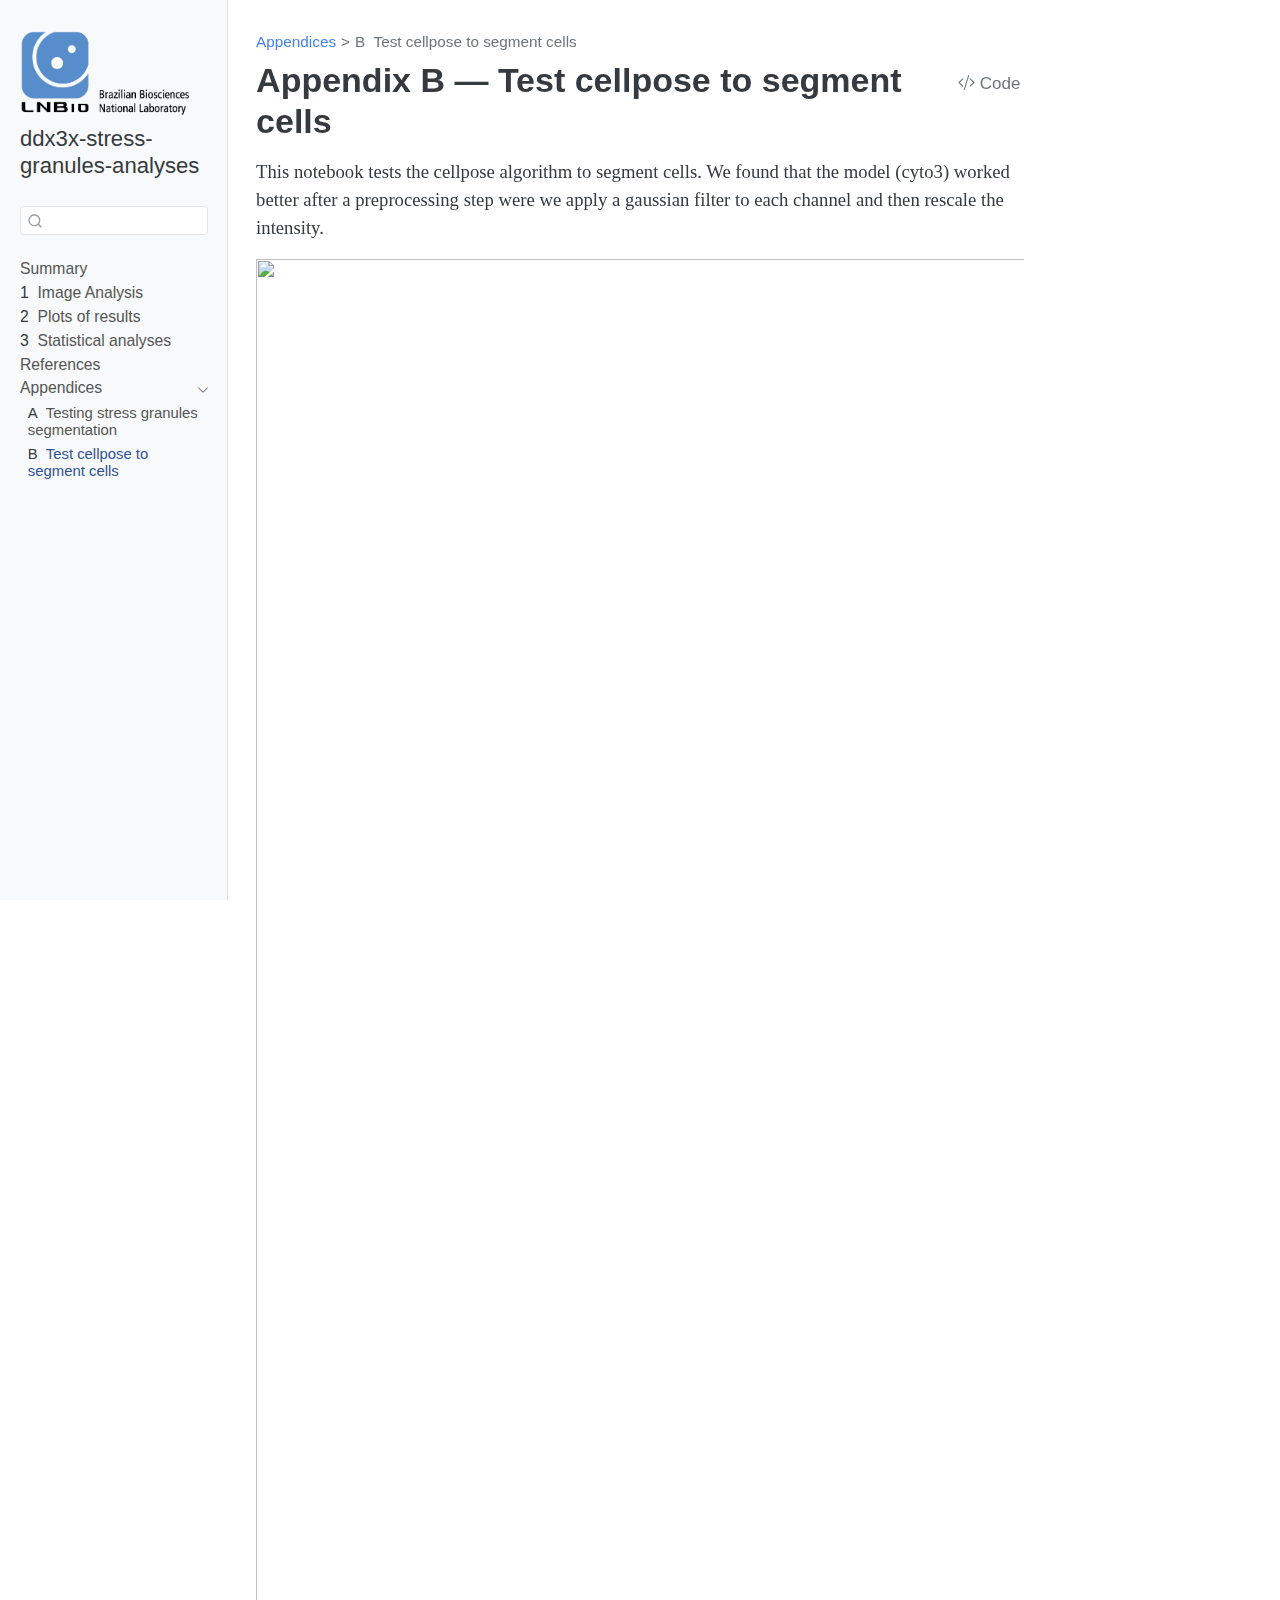
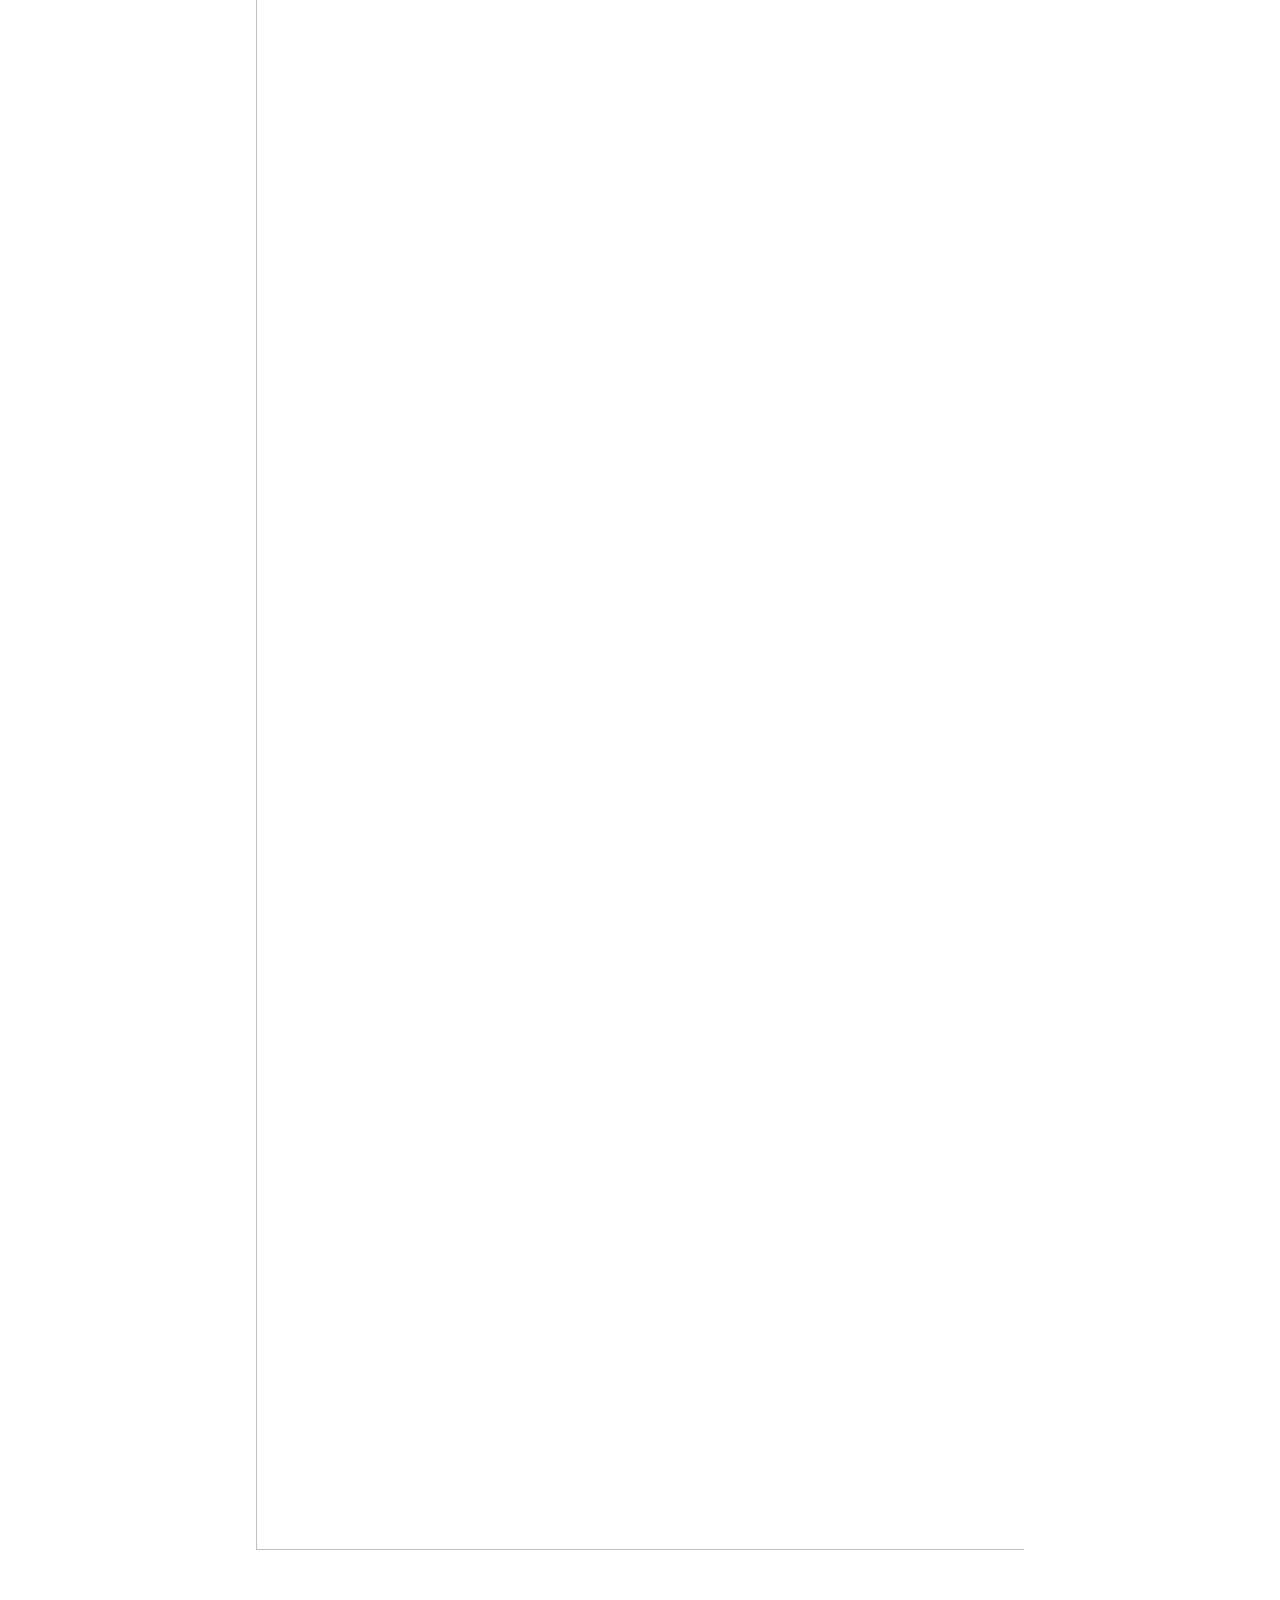
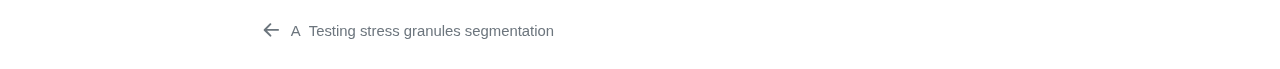
==== commit df591f20: "Built site for gh-pages" ====
--- a/cell_seg.html
+++ b/cell_seg.html
@@ -64,7 +64,6 @@
 <script src="site_libs/quarto-search/fuse.min.js"></script>
 <script src="site_libs/quarto-search/quarto-search.js"></script>
 <meta name="quarto:offset" content="./">
-<link href="./intro.html" rel="next">
 <link href="./granules_seg.html" rel="prev">
 <script src="site_libs/quarto-html/quarto.js"></script>
 <script src="site_libs/quarto-html/popper.min.js"></script>
@@ -151,14 +150,26 @@
 </li>
         <li class="sidebar-item">
   <div class="sidebar-item-container"> 
+  <a href="./ddx3x_image_processing.html" class="sidebar-item-text sidebar-link">
+ <span class="menu-text"><span class="chapter-number">1</span>&nbsp; <span class="chapter-title">Image Analysis</span></span></a>
+  </div>
+</li>
+        <li class="sidebar-item">
+  <div class="sidebar-item-container"> 
   <a href="./ddx3x_plot_results.html" class="sidebar-item-text sidebar-link">
- <span class="menu-text"><span class="chapter-number">1</span>&nbsp; <span class="chapter-title">Plots of results</span></span></a>
+ <span class="menu-text"><span class="chapter-number">2</span>&nbsp; <span class="chapter-title">Plots of results</span></span></a>
   </div>
 </li>
         <li class="sidebar-item">
   <div class="sidebar-item-container"> 
   <a href="./ddx3x_stat_analysis.html" class="sidebar-item-text sidebar-link">
- <span class="menu-text"><span class="chapter-number">2</span>&nbsp; <span class="chapter-title">Statistical analyses</span></span></a>
+ <span class="menu-text"><span class="chapter-number">3</span>&nbsp; <span class="chapter-title">Statistical analyses</span></span></a>
+  </div>
+</li>
+        <li class="sidebar-item">
+  <div class="sidebar-item-container"> 
+  <a href="./references.html" class="sidebar-item-text sidebar-link">
+ <span class="menu-text">References</span></a>
   </div>
 </li>
         <li class="sidebar-item sidebar-item-section">
@@ -173,31 +184,13 @@
           <li class="sidebar-item">
   <div class="sidebar-item-container"> 
   <a href="./granules_seg.html" class="sidebar-item-text sidebar-link">
- <span class="menu-text"><span class="chapter-number">A</span>&nbsp; <span class="chapter-title">Test granules segmentation</span></span></a>
+ <span class="menu-text"><span class="chapter-number">A</span>&nbsp; <span class="chapter-title">Testing stress granules segmentation</span></span></a>
   </div>
 </li>
           <li class="sidebar-item">
   <div class="sidebar-item-container"> 
   <a href="./cell_seg.html" class="sidebar-item-text sidebar-link active">
  <span class="menu-text"><span class="chapter-number">B</span>&nbsp; <span class="chapter-title">Test cellpose to segment cells</span></span></a>
-  </div>
-</li>
-          <li class="sidebar-item">
-  <div class="sidebar-item-container"> 
-  <a href="./intro.html" class="sidebar-item-text sidebar-link">
- <span class="menu-text"><span class="chapter-number">C</span>&nbsp; <span class="chapter-title">Introduction</span></span></a>
-  </div>
-</li>
-          <li class="sidebar-item">
-  <div class="sidebar-item-container"> 
-  <a href="./summary.html" class="sidebar-item-text sidebar-link">
- <span class="menu-text"><span class="chapter-number">D</span>&nbsp; <span class="chapter-title">Summary</span></span></a>
-  </div>
-</li>
-          <li class="sidebar-item">
-  <div class="sidebar-item-container"> 
-  <a href="./references.html" class="sidebar-item-text sidebar-link">
- <span class="menu-text">References</span></a>
   </div>
 </li>
       </ul>
@@ -233,16 +226,7 @@
 
 
 <p>This notebook tests the cellpose algorithm to segment cells. We found that the model (cyto3) worked better after a preprocessing step were we apply a gaussian filter to each channel and then rescale the intensity.</p>
-<div id="ef5fef69" class="cell" data-execution_count="4">
-<div class="cell-output cell-output-display">
-<div>
-<figure class="figure">
-<p><img src="cell_seg_files/figure-html/cell-5-output-1.png" width="587" height="2891" class="figure-img"></p>
-</figure>
-</div>
-</div>
-</div>
-<div id="37b69aeb" class="cell" data-execution_count="6">
+<div id="5e03cb2c" class="cell" data-execution_count="6">
 <div class="cell-output cell-output-display">
 <div>
 <figure class="figure">
@@ -730,14 +714,11 @@
 </script>
 <nav class="page-navigation">
   <div class="nav-page nav-page-previous">
-      <a href="./granules_seg.html" class="pagination-link" aria-label="Test granules segmentation">
-        <i class="bi bi-arrow-left-short"></i> <span class="nav-page-text"><span class="chapter-number">A</span>&nbsp; <span class="chapter-title">Test granules segmentation</span></span>
+      <a href="./granules_seg.html" class="pagination-link" aria-label="Testing stress granules segmentation">
+        <i class="bi bi-arrow-left-short"></i> <span class="nav-page-text"><span class="chapter-number">A</span>&nbsp; <span class="chapter-title">Testing stress granules segmentation</span></span>
       </a>          
   </div>
   <div class="nav-page nav-page-next">
-      <a href="./intro.html" class="pagination-link" aria-label="Introduction">
-        <span class="nav-page-text"><span class="chapter-number">C</span>&nbsp; <span class="chapter-title">Introduction</span></span> <i class="bi bi-arrow-right-short"></i>
-      </a>
   </div>
 </nav><div class="modal fade" id="quarto-embedded-source-code-modal" tabindex="-1" aria-labelledby="quarto-embedded-source-code-modal-label" aria-hidden="true"><div class="modal-dialog modal-dialog-scrollable"><div class="modal-content"><div class="modal-header"><h5 class="modal-title" id="quarto-embedded-source-code-modal-label">Source Code</h5><button class="btn-close" data-bs-dismiss="modal"></button></div><div class="modal-body"><div class="">
 <div class="sourceCode" id="cb1" data-shortcodes="false"><pre class="sourceCode markdown code-with-copy"><code class="sourceCode markdown"><span id="cb1-1"><a href="#cb1-1" aria-hidden="true" tabindex="-1"></a><span class="fu"># Test cellpose to segment cells</span></span>
@@ -781,12 +762,12 @@
 <span id="cb1-45"><a href="#cb1-45" aria-hidden="true" tabindex="-1"></a><span class="in">```</span></span>
 <span id="cb1-46"><a href="#cb1-46" aria-hidden="true" tabindex="-1"></a></span>
 <span id="cb1-49"><a href="#cb1-49" aria-hidden="true" tabindex="-1"></a><span class="in">```{python}</span></span>
-<span id="cb1-50"><a href="#cb1-50" aria-hidden="true" tabindex="-1"></a>fig, axs <span class="op">=</span> plt.subplots(<span class="bu">len</span>(ims_cyto), <span class="dv">2</span>, constrained_layout<span class="op">=</span><span class="va">True</span>, figsize<span class="op">=</span>(<span class="dv">6</span>, <span class="dv">3</span><span class="op">*</span><span class="bu">len</span>(ims_cyto)))</span>
-<span id="cb1-51"><a href="#cb1-51" aria-hidden="true" tabindex="-1"></a><span class="cf">for</span> idx <span class="kw">in</span> <span class="bu">range</span>(<span class="bu">len</span>(ims_cyto)):</span>
-<span id="cb1-52"><a href="#cb1-52" aria-hidden="true" tabindex="-1"></a>    axs[idx,<span class="dv">0</span>].imshow(ims_cyto[idx], cmap<span class="op">=</span><span class="st">'gray'</span>)</span>
-<span id="cb1-53"><a href="#cb1-53" aria-hidden="true" tabindex="-1"></a>    axs[idx,<span class="dv">1</span>].imshow(ims_cyto_pre[idx], vmin<span class="op">=</span><span class="dv">0</span>, vmax<span class="op">=</span><span class="dv">1</span>, cmap<span class="op">=</span><span class="st">'gray'</span>)</span>
-<span id="cb1-54"><a href="#cb1-54" aria-hidden="true" tabindex="-1"></a>    axs[idx,<span class="dv">0</span>].axis(<span class="st">'off'</span>)</span>
-<span id="cb1-55"><a href="#cb1-55" aria-hidden="true" tabindex="-1"></a>    axs[idx,<span class="dv">1</span>].axis(<span class="st">'off'</span>)</span>
+<span id="cb1-50"><a href="#cb1-50" aria-hidden="true" tabindex="-1"></a><span class="co"># fig, axs = plt.subplots(len(ims_cyto), 2, constrained_layout=True, figsize=(6, 3*len(ims_cyto)))</span></span>
+<span id="cb1-51"><a href="#cb1-51" aria-hidden="true" tabindex="-1"></a><span class="co"># for idx in range(len(ims_cyto)):</span></span>
+<span id="cb1-52"><a href="#cb1-52" aria-hidden="true" tabindex="-1"></a><span class="co">#     axs[idx,0].imshow(ims_cyto[idx], cmap='gray')</span></span>
+<span id="cb1-53"><a href="#cb1-53" aria-hidden="true" tabindex="-1"></a><span class="co">#     axs[idx,1].imshow(ims_cyto_pre[idx], vmin=0, vmax=1, cmap='gray')</span></span>
+<span id="cb1-54"><a href="#cb1-54" aria-hidden="true" tabindex="-1"></a><span class="co">#     axs[idx,0].axis('off')</span></span>
+<span id="cb1-55"><a href="#cb1-55" aria-hidden="true" tabindex="-1"></a><span class="co">#     axs[idx,1].axis('off')</span></span>
 <span id="cb1-56"><a href="#cb1-56" aria-hidden="true" tabindex="-1"></a><span class="in">```</span></span>
 <span id="cb1-57"><a href="#cb1-57" aria-hidden="true" tabindex="-1"></a></span>
 <span id="cb1-60"><a href="#cb1-60" aria-hidden="true" tabindex="-1"></a><span class="in">```{python}</span></span>
